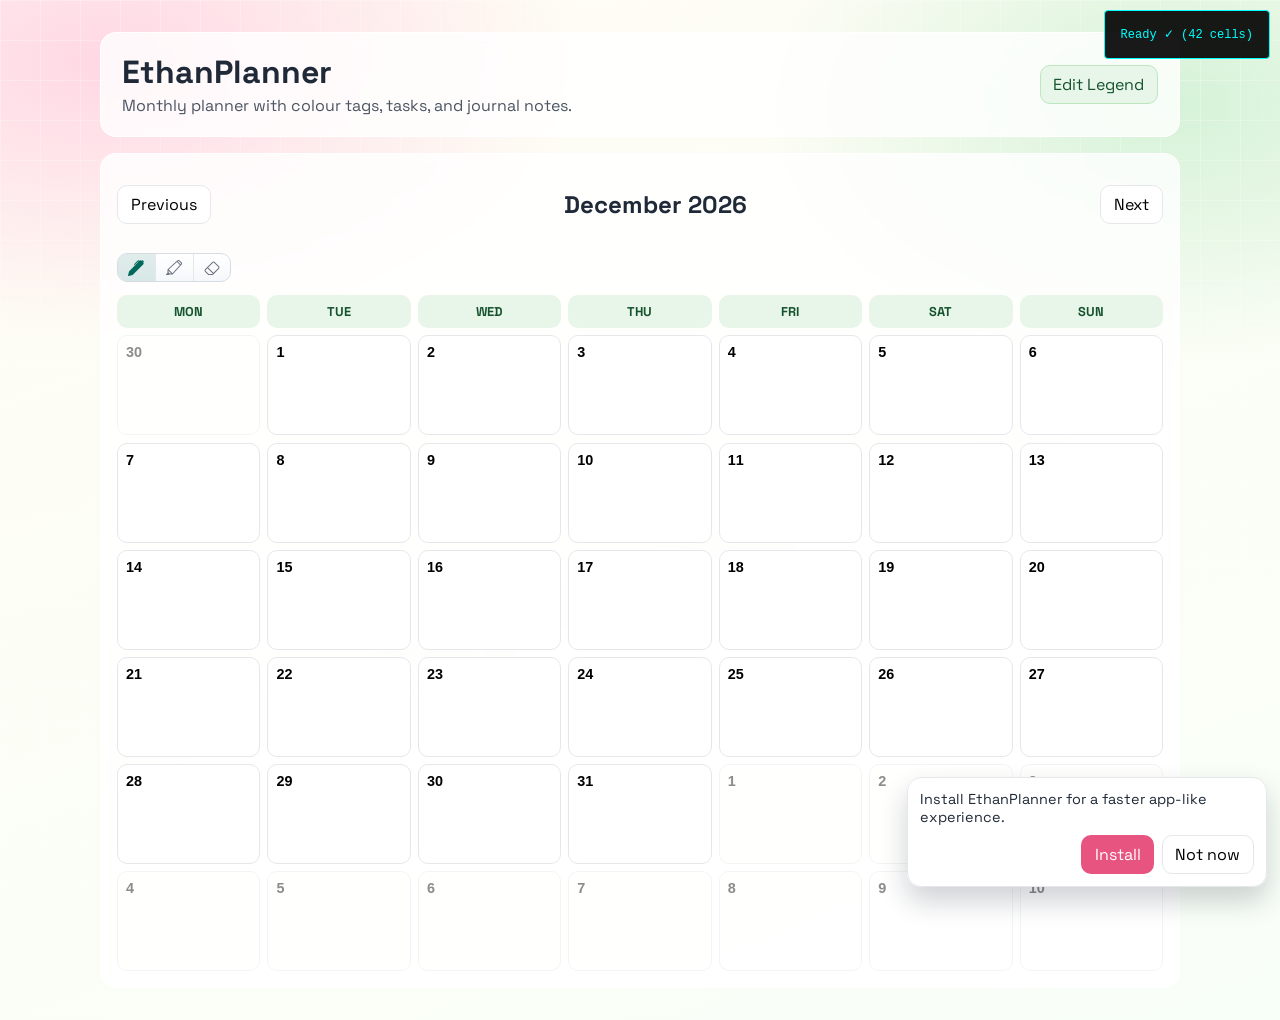
==== frontend/index.html @ 9d6bac07 "first commit" ====
<!DOCTYPE html>
<html lang="en">
<head>
  <meta charset="UTF-8" />
  <meta name="viewport" content="width=device-width, initial-scale=1.0" />
  <title>EthanPlanner</title>
  <meta name="theme-color" content="#e75480" />
  <meta name="apple-mobile-web-app-capable" content="yes" />
  <meta name="apple-mobile-web-app-status-bar-style" content="default" />
  <meta name="apple-mobile-web-app-title" content="EthanPlanner" />
  <link rel="manifest" href="manifest.webmanifest" />
  <link rel="apple-touch-icon" href="icons/icon-192.png" />
  <link rel="preconnect" href="https://fonts.googleapis.com" />
  <link rel="preconnect" href="https://fonts.gstatic.com" crossorigin />
  <link href="https://fonts.googleapis.com/css2?family=Space+Grotesk:wght@400;500;600;700&display=swap" rel="stylesheet" />
  <link rel="stylesheet" href="css/styles.css?v=20260405f" />
</head>
<body>
  <aside id="installPrompt" class="install-prompt" hidden>
    <p id="installPromptText">Install EthanPlanner for a faster app-like experience.</p>
    <div class="install-prompt-actions">
      <button id="installAppBtn" class="btn btn-primary" type="button">Install</button>
      <button id="dismissInstallBtn" class="btn btn-ghost" type="button">Not now</button>
    </div>
  </aside>

  <div class="background-glow" aria-hidden="true"></div>
  <div id="debugStatus" style="position: fixed; top: 10px; right: 10px; background: rgba(0,0,0,0.9); color: #0ff; padding: 1rem; font-family: monospace; font-size: 12px; z-index: 9999; pointer-events: none; max-width: 400px; word-break: break-all; border: 1px solid #0ff; border-radius: 4px;">Loading...</div>
  <main class="app-shell">
    <header class="topbar">
      <div>
        <h1>EthanPlanner</h1>
        <p class="subtitle">Monthly planner with colour tags, tasks, and journal notes.</p>
      </div>
      <div class="topbar-actions">
        <button id="legendButton" class="btn btn-secondary" type="button">Edit Legend</button>
      </div>
    </header>

    <section class="calendar-section" aria-label="Calendar">
      <div class="calendar-toolbar">
        <button id="prevMonth" class="btn btn-ghost" type="button">Previous</button>
        <h2 id="monthLabel" aria-live="polite"></h2>
        <button id="nextMonth" class="btn btn-ghost" type="button">Next</button>
      </div>

      <div class="highlight-toolbar" id="highlightToolbar" data-mode="edit">
        <div class="mode-radio-group" role="group" aria-label="Interaction mode">
          <button id="modeEdit" class="mode-btn is-active" type="button" aria-pressed="true" title="Edit">
            <svg xmlns="http://www.w3.org/2000/svg" width="16" height="16" fill="currentColor" class="bi bi-pen-fill" viewBox="0 0 16 16">
              <path d="m13.498.795.149-.149a1.207 1.207 0 1 1 1.707 1.708l-.149.148a1.5 1.5 0 0 1-.059 2.059L4.854 14.854a.5.5 0 0 1-.233.131l-4 1a.5.5 0 0 1-.606-.606l1-4a.5.5 0 0 1 .131-.232l9.642-9.642a.5.5 0 0 0-.642.056L6.854 4.854a.5.5 0 1 1-.708-.708L9.44.854A1.5 1.5 0 0 1 11.5.796a1.5 1.5 0 0 1 1.998-.001"/>
            </svg>
          </button>
          <button id="modeHighlight" class="mode-btn" type="button" aria-pressed="false" title="Highlight">
            <svg xmlns="http://www.w3.org/2000/svg" width="16" height="16" fill="currentColor" class="bi bi-highlighter" viewBox="0 0 16 16">
              <path fill-rule="evenodd" d="M11.096.644a2 2 0 0 1 2.791.036l1.433 1.433a2 2 0 0 1 .035 2.791l-.413.435-8.07 8.995a.5.5 0 0 1-.372.166h-3a.5.5 0 0 1-.234-.058l-.412.412A.5.5 0 0 1 2.5 15h-2a.5.5 0 0 1-.354-.854l1.412-1.412A.5.5 0 0 1 1.5 12.5v-3a.5.5 0 0 1 .166-.372l8.995-8.07zm-.115 1.47L2.727 9.52l3.753 3.753 7.406-8.254zm3.585 2.17.064-.068a1 1 0 0 0-.017-1.396L13.18 1.387a1 1 0 0 0-1.396-.018l-.068.065zM5.293 13.5 2.5 10.707v1.586L3.707 13.5z"/>
            </svg>
          </button>
          <button id="modeErase" class="mode-btn" type="button" aria-pressed="false" title="Erase">
            <svg xmlns="http://www.w3.org/2000/svg" width="16" height="16" fill="currentColor" class="bi bi-eraser" viewBox="0 0 16 16">
              <path d="M8.086 2.207a2 2 0 0 1 2.828 0l3.879 3.879a2 2 0 0 1 0 2.828l-5.5 5.5A2 2 0 0 1 7.879 15H5.12a2 2 0 0 1-1.414-.586l-2.5-2.5a2 2 0 0 1 0-2.828zm2.121.707a1 1 0 0 0-1.414 0L4.16 7.547l5.293 5.293 4.633-4.633a1 1 0 0 0 0-1.414zM8.746 13.547 3.453 8.254 1.914 9.793a1 1 0 0 0 0 1.414l2.5 2.5a1 1 0 0 0 .707.293H7.88a1 1 0 0 0 .707-.293z"/>
            </svg>
          </button>
        </div>
        <label for="quickColour" class="colour-selector-label">Colour:</label>
        <select id="quickColour" aria-label="Highlight colour"></select>
      </div>

      <div class="weekday-row" id="weekdayRow"></div>
      <div class="calendar-grid" id="calendarGrid"></div>
    </section>
  </main>

  <dialog id="dateDialog" class="panel-dialog">
    <div class="panel-header">
      <h3 id="panelDateLabel"></h3>
      <button id="closeDateDialog" class="btn btn-ghost" type="button">Close</button>
    </div>

    <section>
      <h4>Tasks</h4>
      <ul id="taskList" class="entry-list"></ul>
      <form id="addTaskForm" class="inline-form">
        <input id="taskTitle" name="title" placeholder="Task title" maxlength="120" required />
        <textarea id="taskNotes" name="notes" placeholder="Task details" rows="2"></textarea>
        <button type="submit" class="btn btn-primary">Add Task</button>
      </form>
    </section>

    <section>
      <h4>Journal</h4>
      <ul id="journalList" class="entry-list"></ul>
      <form id="addJournalForm" class="inline-form">
        <textarea id="journalNotes" name="notes" placeholder="Journal notes" rows="3" required></textarea>
        <button type="submit" class="btn btn-primary">Add Journal</button>
      </form>
    </section>

    <section>
      <h4>Colours</h4>
      <ul id="colourChipList" class="entry-list"></ul>
      <form id="addColourForm" class="inline-form">
        <input id="colourInput" type="color" value="#e75480" />
        <button type="submit" class="btn btn-primary">Add Colour</button>
      </form>
    </section>

  </dialog>

  <dialog id="legendDialog" class="panel-dialog legend-dialog">
    <div class="panel-header">
      <h3>Legend</h3>
      <button id="closeLegendDialog" class="btn btn-ghost" type="button">Close</button>
    </div>

    <ul id="legendList" class="legend-list"></ul>

    <form id="legendForm" class="inline-form inline-form-row">
      <div class="colour-selector-btn colour-picker-trigger" aria-label="Pick colour" title="Pick colour">
        <svg xmlns="http://www.w3.org/2000/svg" width="16" height="16" fill="currentColor" class="bi bi-palette-fill" viewBox="0 0 16 16">
          <path d="M12.433 10.07C14.133 10.585 16 11.15 16 8a8 8 0 1 0-8 8c1.996 0 1.826-1.504 1.649-3.08-.124-1.101-.252-2.237.351-2.92.465-.527 1.42-.237 2.433.07M8 5a1.5 1.5 0 1 1 0-3 1.5 1.5 0 0 1 0 3m4.5 3a1.5 1.5 0 1 1 0-3 1.5 1.5 0 0 1 0 3M5 6.5a1.5 1.5 0 1 1-3 0 1.5 1.5 0 0 1 3 0m.5 6.5a1.5 1.5 0 1 1 0-3 1.5 1.5 0 0 1 0 3"/>
        </svg>
        <input id="legendColour" name="colour" type="color" value="#e75480" class="colour-picker-input" />
      </div>
      <input id="legendLabel" name="label" placeholder="Label" maxlength="50" required />
      <button type="submit" class="btn btn-primary">Save</button>
    </form>
  </dialog>

  <script>
    window.debugLog = [];
    const debugStatus = document.getElementById("debugStatus");

    window.onerror = function(msg, url, line) {
      const text = "ERROR: " + msg + " @ " + url + ":" + line;
      window.debugLog.push(text);
      if (debugStatus) debugStatus.textContent = text;
      console.error(text);
    };

    window.addEventListener("error", function(event) {
      const text = "EVENT ERROR: " + event.message;
      window.debugLog.push(text);
      if (debugStatus) debugStatus.textContent = text;
      console.error(text);
    });

    if (debugStatus) debugStatus.textContent = "App module loading...";
    console.log("Starting app.js import...");
  </script>
  <script type="module" src="./js/app.bundle.js?v=20260405y"></script>
  <script src="./js/pwa.js?v=20260405a" defer></script>
</html>
---- frontend/css/styles.css ----
:root {
  --pink-500: #e75480;
  --pink-100: #fce4ec;
  --green-600: #2e7d32;
  --green-100: #e8f5e9;
  --ink-900: #1f2937;
  --ink-600: #4b5563;
  --surface: #fffdf8;
  --surface-strong: #ffffff;
  --line: #e5e7eb;
  --focus: #00695c;
  --radius: 14px;
}

* {
  box-sizing: border-box;
}

body {
  margin: 0;
  font-family: "Space Grotesk", sans-serif;
  color: var(--ink-900);
  background: radial-gradient(1200px 700px at 8% 6%, #ffd8e4 0%, transparent 40%),
    radial-gradient(1000px 620px at 92% 10%, #d5f2d7 0%, transparent 42%),
    linear-gradient(160deg, #fffcf4 0%, #f8fff8 100%);
  min-height: 100vh;
}

.install-prompt {
  position: fixed;
  left: 0.8rem;
  right: 0.8rem;
  bottom: 0.8rem;
  z-index: 10000;
  background: rgba(255, 255, 255, 0.98);
  border: 1px solid var(--line);
  border-radius: 14px;
  box-shadow: 0 14px 28px rgba(15, 23, 42, 0.2);
  padding: 0.75rem;
  display: grid;
  gap: 0.55rem;
}

.install-prompt p {
  margin: 0;
  font-size: 0.9rem;
}

.install-prompt-actions {
  display: flex;
  justify-content: flex-end;
  gap: 0.45rem;
}

@media (min-width: 768px) {
  .install-prompt {
    width: 360px;
    left: auto;
  }
}

.background-glow {
  position: fixed;
  inset: 0;
  pointer-events: none;
  background-image: linear-gradient(to right, rgba(255, 255, 255, 0.25) 1px, transparent 1px),
    linear-gradient(to bottom, rgba(255, 255, 255, 0.25) 1px, transparent 1px);
  background-size: 40px 40px;
}

.app-shell {
  width: min(1080px, 95vw);
  margin: 2rem auto;
  position: relative;
  z-index: 1;
}

.topbar,
.calendar-section {
  background: rgba(255, 255, 255, 0.8);
  border: 1px solid rgba(255, 255, 255, 0.9);
  backdrop-filter: blur(5px);
  border-radius: calc(var(--radius) + 2px);
}

.topbar {
  display: flex;
  justify-content: space-between;
  align-items: center;
  padding: 1.2rem 1.3rem;
  margin-bottom: 1rem;
}

h1 {
  margin: 0;
}

.subtitle {
  margin: 0.2rem 0 0;
  color: var(--ink-600);
}

.calendar-section {
  padding: 1rem;
}

.calendar-toolbar {
  display: flex;
  justify-content: space-between;
  align-items: center;
}

.highlight-toolbar {
  margin: 0.8rem 0;
  display: flex;
  align-items: center;
  flex-wrap: wrap;
  gap: 0.8rem;
  color: var(--ink-600);
}

#quickColour {
  color: var(--ink-900);
  font-weight: 600;
  transition: background-color 140ms ease, border-color 140ms ease;
}

.mode-radio-group {
  display: inline-flex;
  border: 1px solid #d7dce3;
  border-radius: 10px;
  overflow: hidden;
  background: linear-gradient(180deg, #ffffff 0%, #f5f8fb 100%);
}

.mode-btn {
  border: none;
  border-right: 1px solid #e5e7eb;
  background: transparent;
  padding: 0.35rem 0.65rem;
  cursor: pointer;
  color: #6b7280;
  display: inline-flex;
  align-items: center;
  justify-content: center;
  font: inherit;
  transition: background 140ms ease, color 140ms ease;
}

.mode-btn:last-child {
  border-right: none;
}

.mode-btn.is-active {
  background: rgba(0, 105, 92, 0.12);
  color: var(--focus);
}

.mode-btn:hover:not(.is-active) {
  background: rgba(0, 0, 0, 0.04);
  color: var(--ink-900);
}

.highlight-toolbar[data-mode="edit"] .colour-selector-label,
.highlight-toolbar[data-mode="edit"] #quickColour {
  display: none;
}

.weekday-row,
.calendar-grid {
  display: grid;
  grid-template-columns: repeat(7, 1fr);
  gap: 0.45rem;
}

.calendar-grid {
  touch-action: none;
}

.weekday-row {
  margin-bottom: 0.45rem;
}

.weekday-cell {
  text-align: center;
  font-size: 0.8rem;
  text-transform: uppercase;
  font-weight: 700;
  padding: 0.5rem;
  border-radius: 10px;
  background: var(--green-100);
  color: #14532d;
}

.calendar-cell {
  min-height: 100px;
  background: var(--surface-strong);
  border: 1px solid var(--line);
  border-radius: 10px;
  padding: 0.5rem;
  display: flex;
  flex-direction: column;
  gap: 0.4rem;
  user-select: none;
  cursor: pointer;
  transition: transform 140ms ease, border-color 140ms ease, background-color 120ms ease;
  min-width: 0;
  max-width: 100%;
  overflow: hidden;
}

.calendar-cell:hover {
  transform: translateY(-1px);
  border-color: #cfd4d9;
}

.calendar-cell.outside-month {
  opacity: 0.45;
}

.calendar-cell.active {
  outline: 2px solid var(--focus);
  outline-offset: 2px;
}

.calendar-cell.has-colour-fill {
  box-shadow: inset 0 1px 0 rgba(255, 255, 255, 0.45);
}

.day-number {
  font-weight: 600;
  font-size: 0.9rem;
}

.cell-tasks {
  display: flex;
  flex-direction: column;
  align-items: flex-start;
  gap: 0.15rem;
  overflow: hidden;
  min-width: 0;
}

.cell-task-item {
  font-size: 0.72rem;
  white-space: nowrap;
  overflow: hidden;
  text-overflow: ellipsis;
  color: var(--ink-900);
  line-height: 1.3;
  max-width: 100%;
  min-width: 0;
}

.cell-meta {
  margin-top: auto;
  display: flex;
  justify-content: space-between;
  align-items: center;
  gap: 0.4rem;
  color: var(--ink-600);
  font-size: 0.75rem;
}

.chip-list,
.cell-chips {
  display: flex;
  flex-wrap: wrap;
  gap: 0.3rem;
}

.calendar-cell .cell-chips {
  display: none;
}

.chip {
  width: 14px;
  height: 14px;
  border-radius: 999px;
  border: 1px solid rgba(0, 0, 0, 0.14);
}

.btn {
  border: 1px solid transparent;
  border-radius: 10px;
  padding: 0.5rem 0.8rem;
  font: inherit;
  cursor: pointer;
}

.btn-primary {
  background: var(--pink-500);
  color: white;
}

.btn-secondary {
  background: var(--green-100);
  color: #14532d;
  border-color: #bde5bf;
}

.btn-ghost {
  background: white;
  border-color: var(--line);
}

input,
textarea,
select {
  font: inherit;
  border: 1px solid #d1d5db;
  border-radius: 8px;
  padding: 0.45rem 0.55rem;
}

input:focus,
textarea:focus,
select:focus,
.btn:focus {
  outline: 2px solid var(--focus);
  outline-offset: 1px;
}

.panel-dialog {
  width: min(620px, 95vw);
  border: none;
  border-radius: 14px;
  padding: 1rem;
}

.panel-dialog::backdrop {
  background: rgba(22, 25, 30, 0.45);
}

.panel-header {
  display: flex;
  align-items: center;
  justify-content: space-between;
  margin-bottom: 0.8rem;
}

.inline-form {
  display: grid;
  gap: 0.5rem;
  margin-top: 0.6rem;
}

.inline-form-row {
  grid-template-columns: auto 1fr auto;
  align-items: center;
}

.entry-list,
.legend-list {
  list-style: none;
  margin: 0;
  padding: 0;
  display: grid;
  gap: 0.45rem;
}

.entry-item,
.legend-item {
  background: var(--surface);
  border: 1px solid var(--line);
  border-radius: 10px;
  padding: 0.45rem 0.55rem;
  display: flex;
  justify-content: space-between;
  align-items: flex-start;
  gap: 0.6rem;
}

.entry-text {
  white-space: pre-wrap;
  word-break: break-word;
  min-width: 0;
  flex: 1;
  text-align: left;
}

.entry-view-row {
  display: flex;
  justify-content: space-between;
  align-items: flex-start;
  gap: 0.6rem;
  width: 100%;
}

.entry-actions {
  display: flex;
  gap: 0.35rem;
  flex-shrink: 0;
}

.entry-item:hover .entry-edit-btn {
  opacity: 1;
}

.entry-edit-btn {
  opacity: 0;
  transition: opacity 150ms ease;
  flex-shrink: 0;
  display: none;
}

@media (hover: hover) {
  .entry-edit-btn {
    display: block;
  }
}

@media (max-width: 768px) {
  .entry-edit-btn {
    display: block;
    opacity: 1;
  }
}

.colour-selector-btn {
  background: transparent;
  border: 1px solid var(--line);
  border-radius: 6px;
  padding: 0.4rem;
  cursor: pointer;
  display: flex;
  align-items: center;
  justify-content: center;
  color: var(--ink-900);
  transition: background-color 120ms ease, border-color 120ms ease;
  flex-shrink: 0;
}

.colour-selector-btn:hover {
  background-color: var(--surface);
  border-color: var(--ink-400);
}

.colour-selector-btn:active {
  background-color: var(--surface-strong);
}

.colour-picker-trigger {
  position: relative;
  overflow: hidden;
}

.colour-picker-input {
  position: absolute;
  inset: 0;
  width: 100%;
  height: 100%;
  opacity: 0;
  cursor: pointer;
  border: 0;
  padding: 0;
  margin: 0;
}

.entry-edit-form {
  display: grid;
  gap: 0.4rem;
  width: 100%;
  padding-top: 0.2rem;
}

.entry-edit-field {
  display: grid;
  gap: 0.2rem;
}

.entry-edit-field label {
  font-size: 0.78rem;
  color: var(--ink-600);
  font-weight: 600;
}

.entry-edit-input {
  font: inherit;
  border: 1px solid #d1d5db;
  border-radius: 8px;
  padding: 0.4rem 0.5rem;
  resize: vertical;
}

.entry-edit-input:focus {
  outline: 2px solid var(--focus);
  outline-offset: 1px;
}

.entry-edit-actions {
  display: flex;
  gap: 0.35rem;
  justify-content: flex-end;
}

.legend-item-main {
  display: flex;
  align-items: center;
  gap: 0.45rem;
}

@media (max-width: 760px) {
  .topbar {
    flex-direction: column;
    align-items: flex-start;
    gap: 0.8rem;
  }

  .calendar-cell {
    min-height: 84px;
  }

  .panel-dialog {
    width: 100vw;
    max-width: 100vw;
    margin: 0;
    border-radius: 14px 14px 0 0;
    position: fixed;
    bottom: 0;
  }

  .inline-form-row {
    grid-template-columns: 1fr;
  }
}
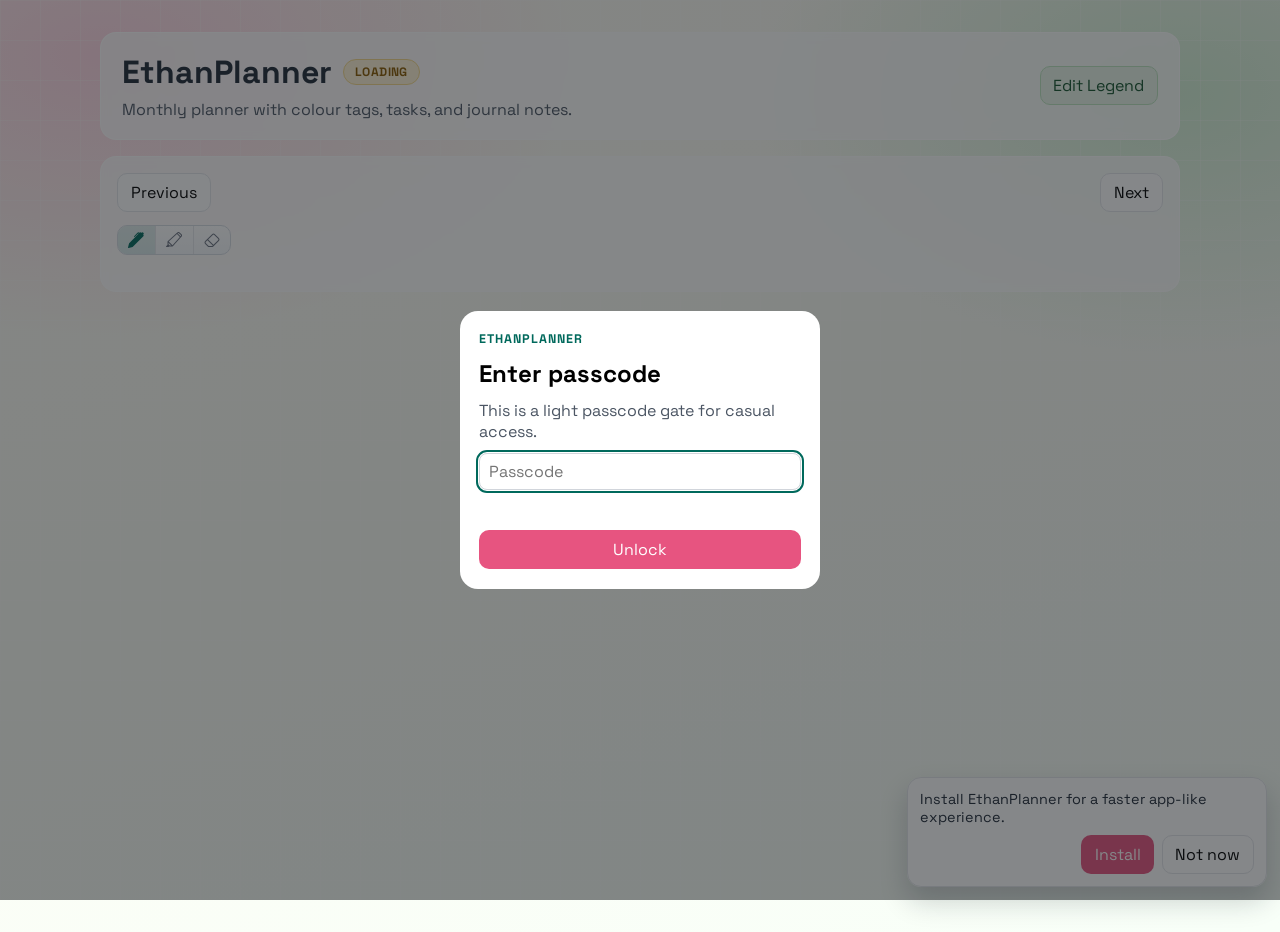
==== commit a0146b2c: "updated bugs" ====
--- a/frontend/index.html
+++ b/frontend/index.html
@@ -13,7 +13,7 @@
   <link rel="preconnect" href="https://fonts.googleapis.com" />
   <link rel="preconnect" href="https://fonts.gstatic.com" crossorigin />
   <link href="https://fonts.googleapis.com/css2?family=Space+Grotesk:wght@400;500;600;700&display=swap" rel="stylesheet" />
-  <link rel="stylesheet" href="css/styles.css?v=20260405f" />
+  <link rel="stylesheet" href="css/styles.css?v=20260405g" />
 </head>
 <body>
   <aside id="installPrompt" class="install-prompt" hidden>
@@ -24,12 +24,34 @@
     </div>
   </aside>
 
+  <dialog id="authDialog" class="auth-dialog">
+    <form id="authForm" class="auth-form">
+      <p class="auth-eyebrow">EthanPlanner</p>
+      <h2>Enter passcode</h2>
+      <p class="auth-copy">This is a light passcode gate for casual access.</p>
+      <input
+        id="authPasscode"
+        name="passcode"
+        type="password"
+        inputmode="numeric"
+        autocomplete="off"
+        maxlength="12"
+        placeholder="Passcode"
+        required
+      />
+      <p id="authError" class="auth-error" role="alert" aria-live="polite"></p>
+      <button class="btn btn-primary" type="submit">Unlock</button>
+    </form>
+  </dialog>
+
   <div class="background-glow" aria-hidden="true"></div>
-  <div id="debugStatus" style="position: fixed; top: 10px; right: 10px; background: rgba(0,0,0,0.9); color: #0ff; padding: 1rem; font-family: monospace; font-size: 12px; z-index: 9999; pointer-events: none; max-width: 400px; word-break: break-all; border: 1px solid #0ff; border-radius: 4px;">Loading...</div>
   <main class="app-shell">
     <header class="topbar">
-      <div>
-        <h1>EthanPlanner</h1>
+      <div class="topbar-copy">
+        <div class="title-row">
+          <h1>EthanPlanner</h1>
+          <span id="debugStatus" class="app-status" data-state="loading" aria-live="polite">Loading</span>
+        </div>
         <p class="subtitle">Monthly planner with colour tags, tasks, and journal notes.</p>
       </div>
       <div class="topbar-actions">
@@ -128,26 +150,33 @@
   </dialog>
 
   <script>
-    window.debugLog = [];
     const debugStatus = document.getElementById("debugStatus");
+
+    function setBootStatus(state, detail) {
+      if (!debugStatus) {
+        return;
+      }
+
+      debugStatus.dataset.state = state;
+      debugStatus.textContent = state === "ready" ? "Ready" : state === "error" ? "Error" : "Loading";
+      debugStatus.title = detail || debugStatus.textContent;
+    }
 
     window.onerror = function(msg, url, line) {
       const text = "ERROR: " + msg + " @ " + url + ":" + line;
-      window.debugLog.push(text);
-      if (debugStatus) debugStatus.textContent = text;
+      setBootStatus("error", text);
       console.error(text);
     };
 
     window.addEventListener("error", function(event) {
       const text = "EVENT ERROR: " + event.message;
-      window.debugLog.push(text);
-      if (debugStatus) debugStatus.textContent = text;
+      setBootStatus("error", text);
       console.error(text);
     });
 
-    if (debugStatus) debugStatus.textContent = "App module loading...";
+    setBootStatus("loading", "App module loading...");
     console.log("Starting app.js import...");
   </script>
-  <script type="module" src="./js/app.bundle.js?v=20260405y"></script>
-  <script src="./js/pwa.js?v=20260405a" defer></script>
+  <script type="module" src="./js/app.bundle.js?v=20260405ac"></script>
+  <script src="./js/pwa.js?v=20260405b" defer></script>
 </html>
--- a/frontend/css/styles.css
+++ b/frontend/css/styles.css
@@ -91,6 +91,50 @@
   margin-bottom: 1rem;
 }
 
+.topbar-copy {
+  display: grid;
+  gap: 0.2rem;
+}
+
+.title-row {
+  display: flex;
+  align-items: center;
+  gap: 0.7rem;
+  flex-wrap: wrap;
+}
+
+.app-status {
+  display: inline-flex;
+  align-items: center;
+  justify-content: center;
+  min-width: 4.8rem;
+  padding: 0.25rem 0.6rem;
+  border-radius: 999px;
+  font-size: 0.76rem;
+  font-weight: 700;
+  letter-spacing: 0.03em;
+  text-transform: uppercase;
+  border: 1px solid transparent;
+}
+
+.app-status[data-state="loading"] {
+  background: #fff4d6;
+  border-color: #f6d98b;
+  color: #8a5a00;
+}
+
+.app-status[data-state="ready"] {
+  background: #e8f5e9;
+  border-color: #bde5bf;
+  color: #14532d;
+}
+
+.app-status[data-state="error"] {
+  background: #fde8e8;
+  border-color: #f7b4b4;
+  color: #991b1b;
+}
+
 h1 {
   margin: 0;
 }
@@ -174,6 +218,10 @@
 }
 
 .calendar-grid {
+  touch-action: pan-y pinch-zoom;
+}
+
+.calendar-grid.is-draw-mode {
   touch-action: none;
 }
 
@@ -207,6 +255,7 @@
   min-width: 0;
   max-width: 100%;
   overflow: hidden;
+  position: relative;
 }
 
 .calendar-cell:hover {
@@ -262,6 +311,40 @@
   font-size: 0.75rem;
 }
 
+.calendar-cell-edit-trigger {
+  position: absolute;
+  right: 0.45rem;
+  bottom: 0.45rem;
+  width: 1.9rem;
+  height: 1.9rem;
+  border-radius: 999px;
+  border: 1px solid rgba(31, 41, 55, 0.12);
+  background: rgba(255, 255, 255, 0.92);
+  color: var(--ink-900);
+  display: none;
+  align-items: center;
+  justify-content: center;
+  opacity: 0;
+  transition: opacity 140ms ease, transform 140ms ease, background-color 140ms ease;
+  z-index: 1;
+}
+
+.calendar-cell-edit-trigger:hover {
+  background: white;
+  transform: translateY(-1px);
+}
+
+@media (hover: hover) and (pointer: fine) {
+  .calendar-cell-edit-trigger {
+    display: inline-flex;
+  }
+
+  .calendar-cell:hover .calendar-cell-edit-trigger,
+  .calendar-cell:focus-within .calendar-cell-edit-trigger {
+    opacity: 1;
+  }
+}
+
 .chip-list,
 .cell-chips {
   display: flex;
@@ -326,6 +409,47 @@
   border: none;
   border-radius: 14px;
   padding: 1rem;
+}
+
+.auth-dialog {
+  width: min(360px, calc(100vw - 2rem));
+  border: none;
+  border-radius: 18px;
+  padding: 1.2rem;
+}
+
+.auth-dialog::backdrop {
+  background: rgba(22, 25, 30, 0.52);
+}
+
+.auth-form {
+  display: grid;
+  gap: 0.7rem;
+}
+
+.auth-eyebrow {
+  margin: 0;
+  font-size: 0.78rem;
+  font-weight: 700;
+  letter-spacing: 0.08em;
+  text-transform: uppercase;
+  color: var(--focus);
+}
+
+.auth-form h2 {
+  margin: 0;
+}
+
+.auth-copy {
+  margin: 0;
+  color: var(--ink-600);
+}
+
+.auth-error {
+  min-height: 1.1rem;
+  margin: 0;
+  color: #b42318;
+  font-size: 0.88rem;
 }
 
 .panel-dialog::backdrop {
@@ -507,6 +631,10 @@
     gap: 0.8rem;
   }
 
+  .title-row {
+    align-items: flex-start;
+  }
+
   .calendar-cell {
     min-height: 84px;
   }
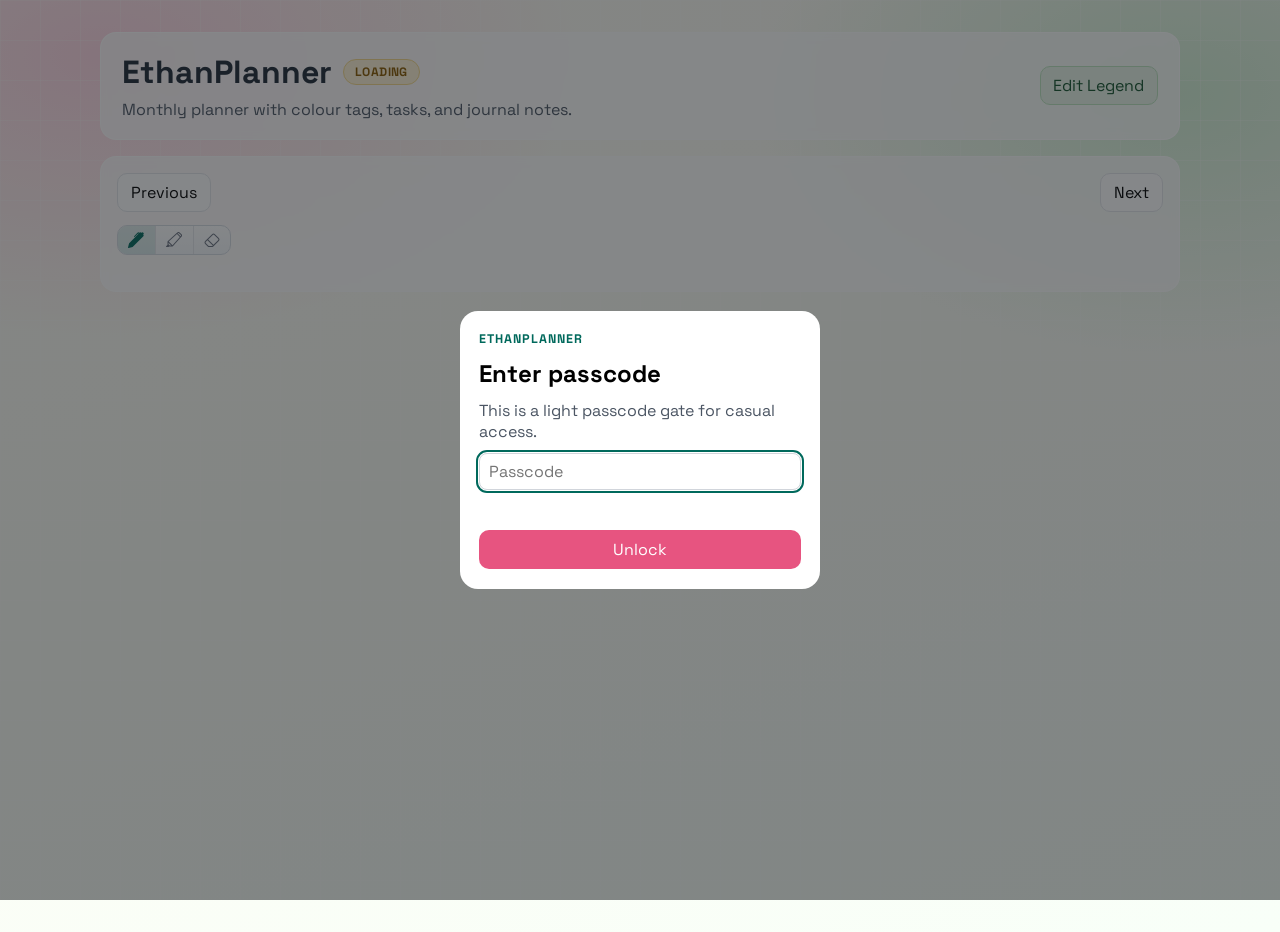
==== commit 1c3c5990: "removed colour picker from edit" ====
--- a/frontend/index.html
+++ b/frontend/index.html
@@ -114,16 +114,7 @@
       <ul id="journalList" class="entry-list"></ul>
       <form id="addJournalForm" class="inline-form">
         <textarea id="journalNotes" name="notes" placeholder="Journal notes" rows="3" required></textarea>
-        <button type="submit" class="btn btn-primary">Add Journal</button>
-      </form>
-    </section>
-
-    <section>
-      <h4>Colours</h4>
-      <ul id="colourChipList" class="entry-list"></ul>
-      <form id="addColourForm" class="inline-form">
-        <input id="colourInput" type="color" value="#e75480" />
-        <button type="submit" class="btn btn-primary">Add Colour</button>
+        <button type="submit" class="btn btn-primary">Save Journal</button>
       </form>
     </section>
 
--- a/frontend/css/styles.css
+++ b/frontend/css/styles.css
@@ -41,6 +41,10 @@
   gap: 0.55rem;
 }
 
+.install-prompt[hidden] {
+  display: none;
+}
+
 .install-prompt p {
   margin: 0;
   font-size: 0.9rem;
